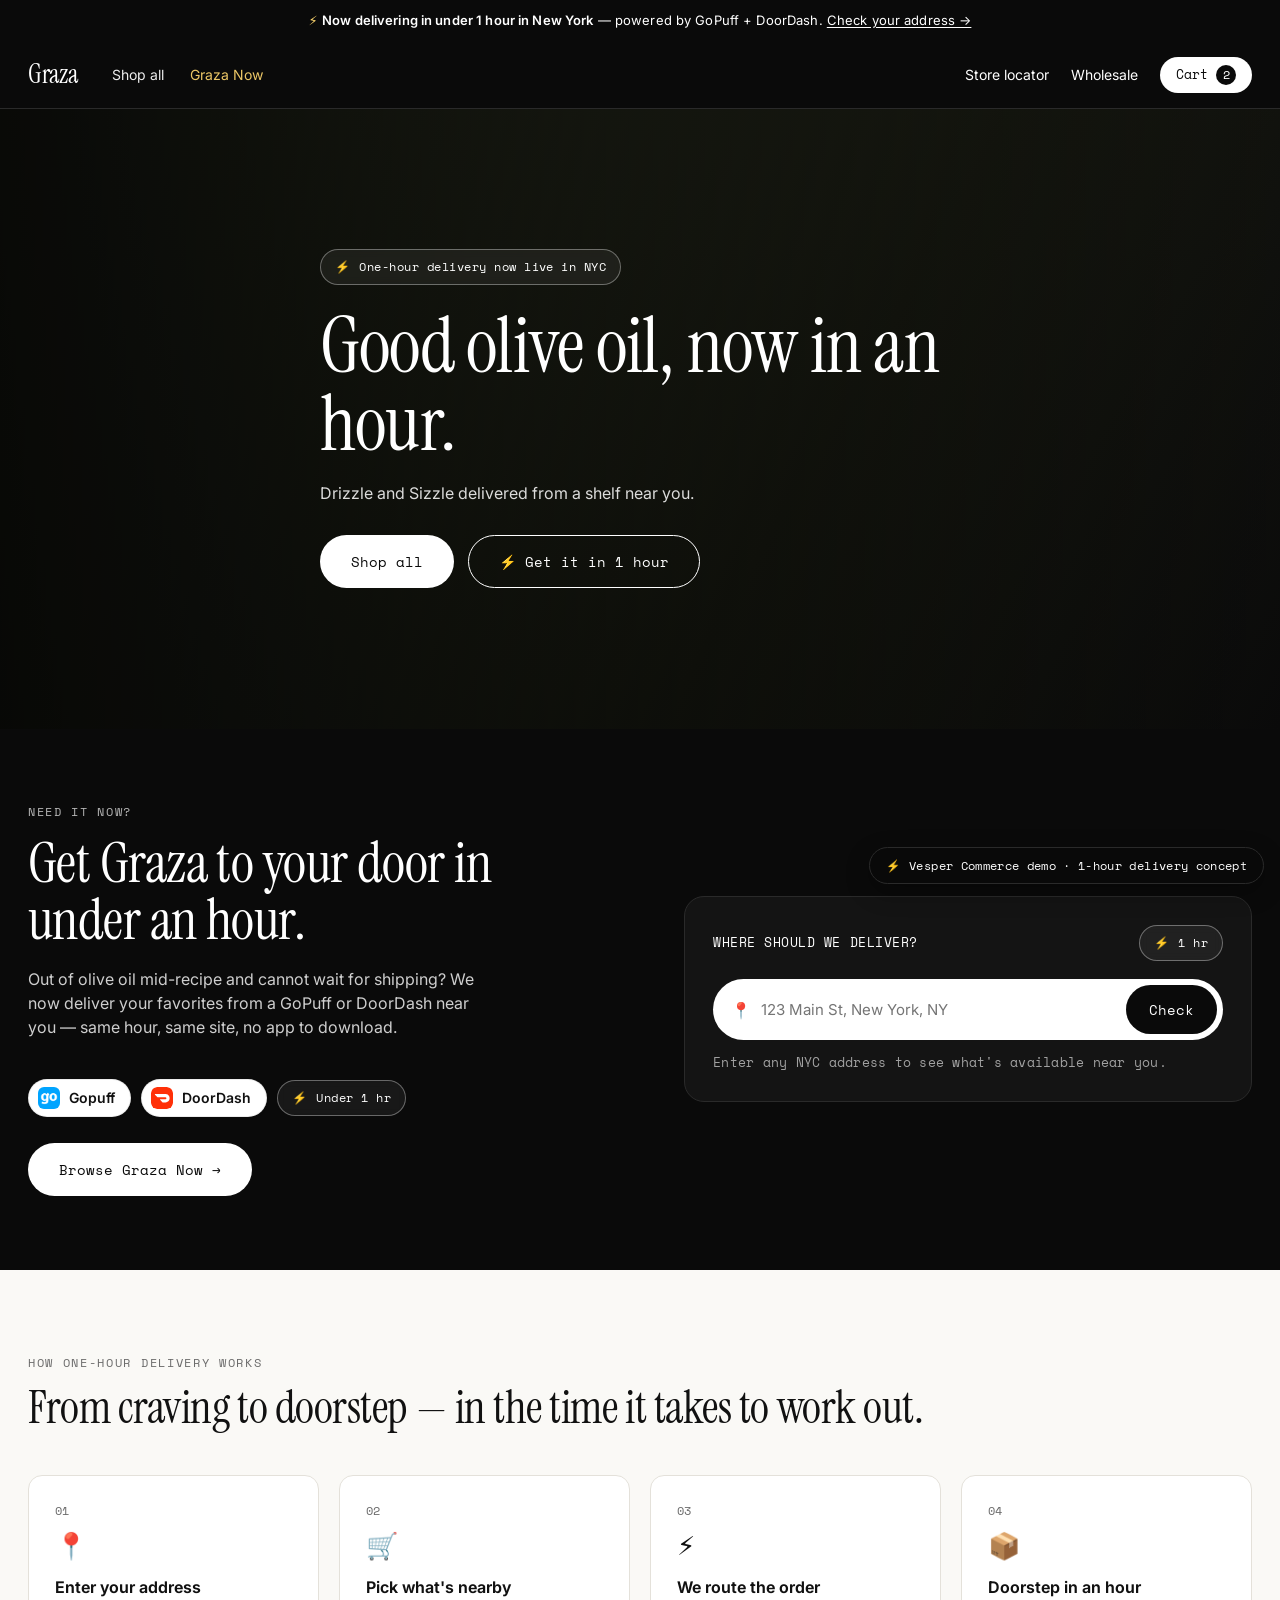
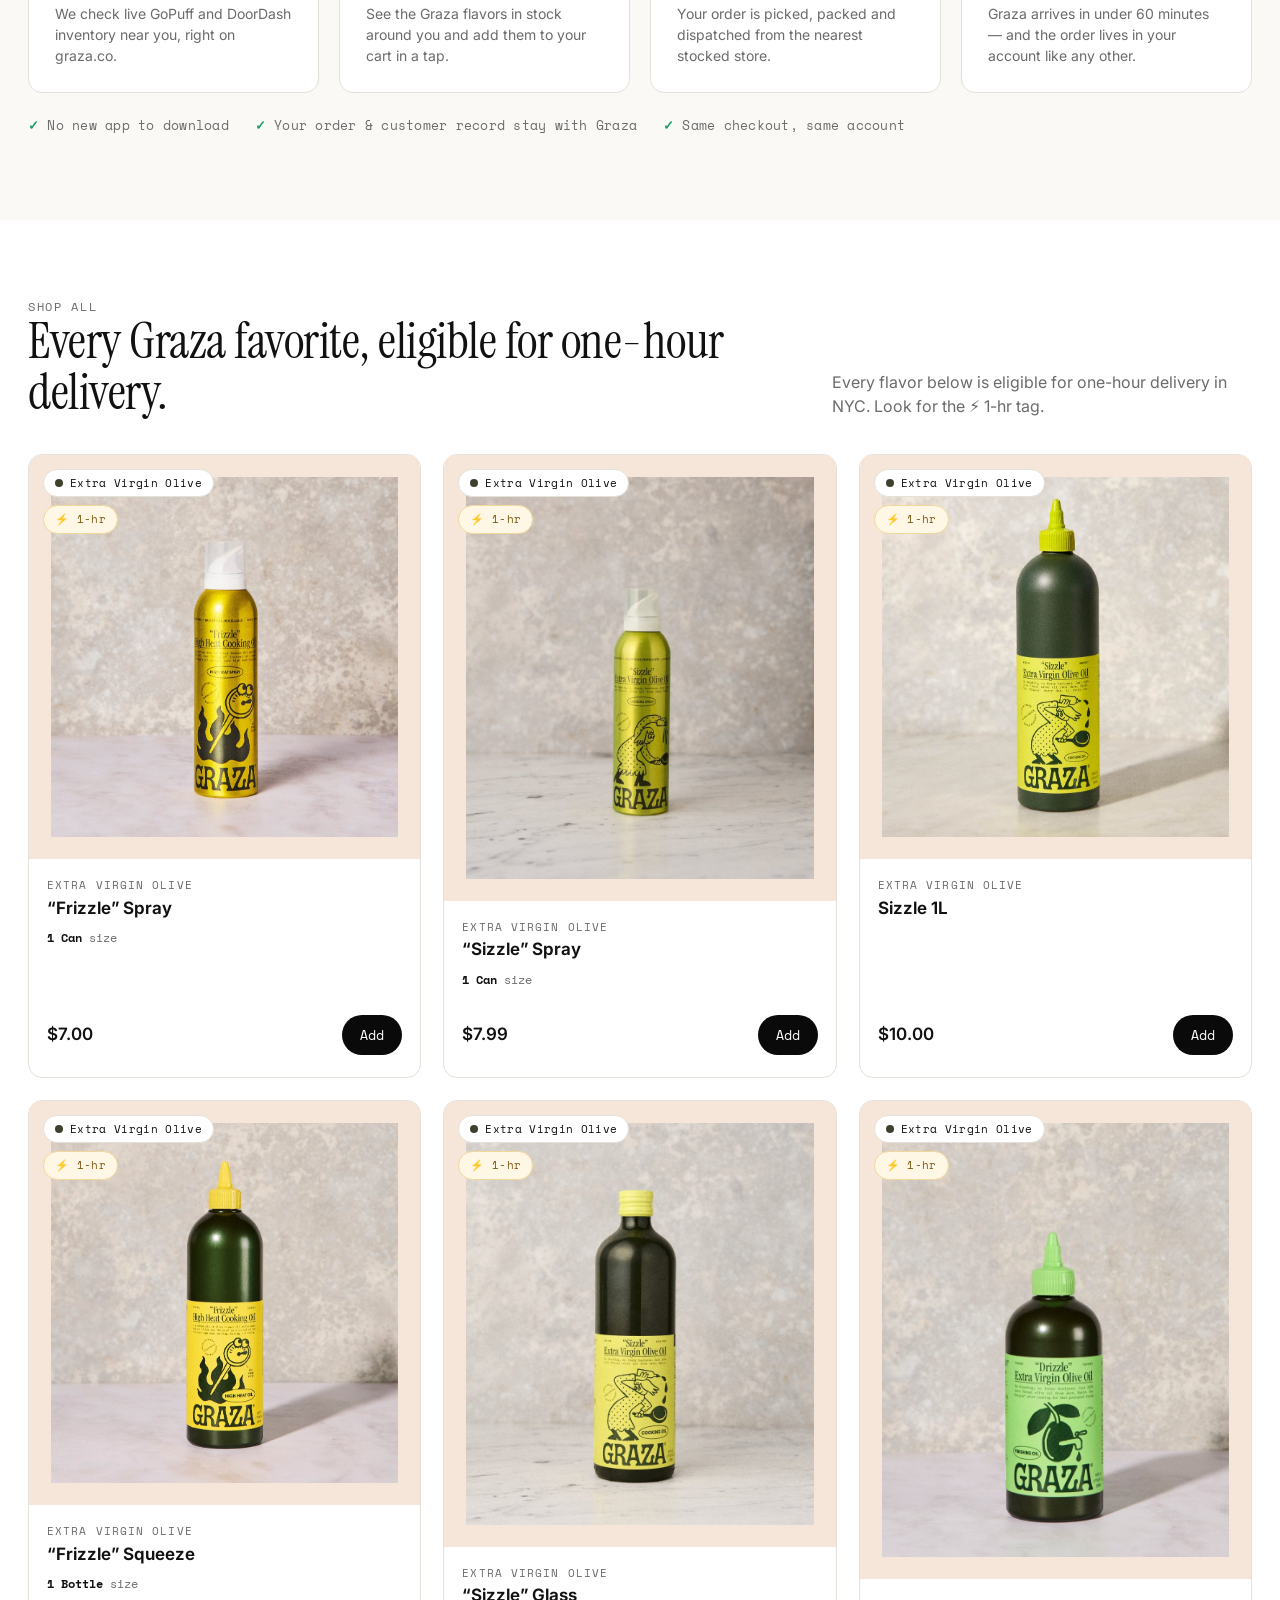
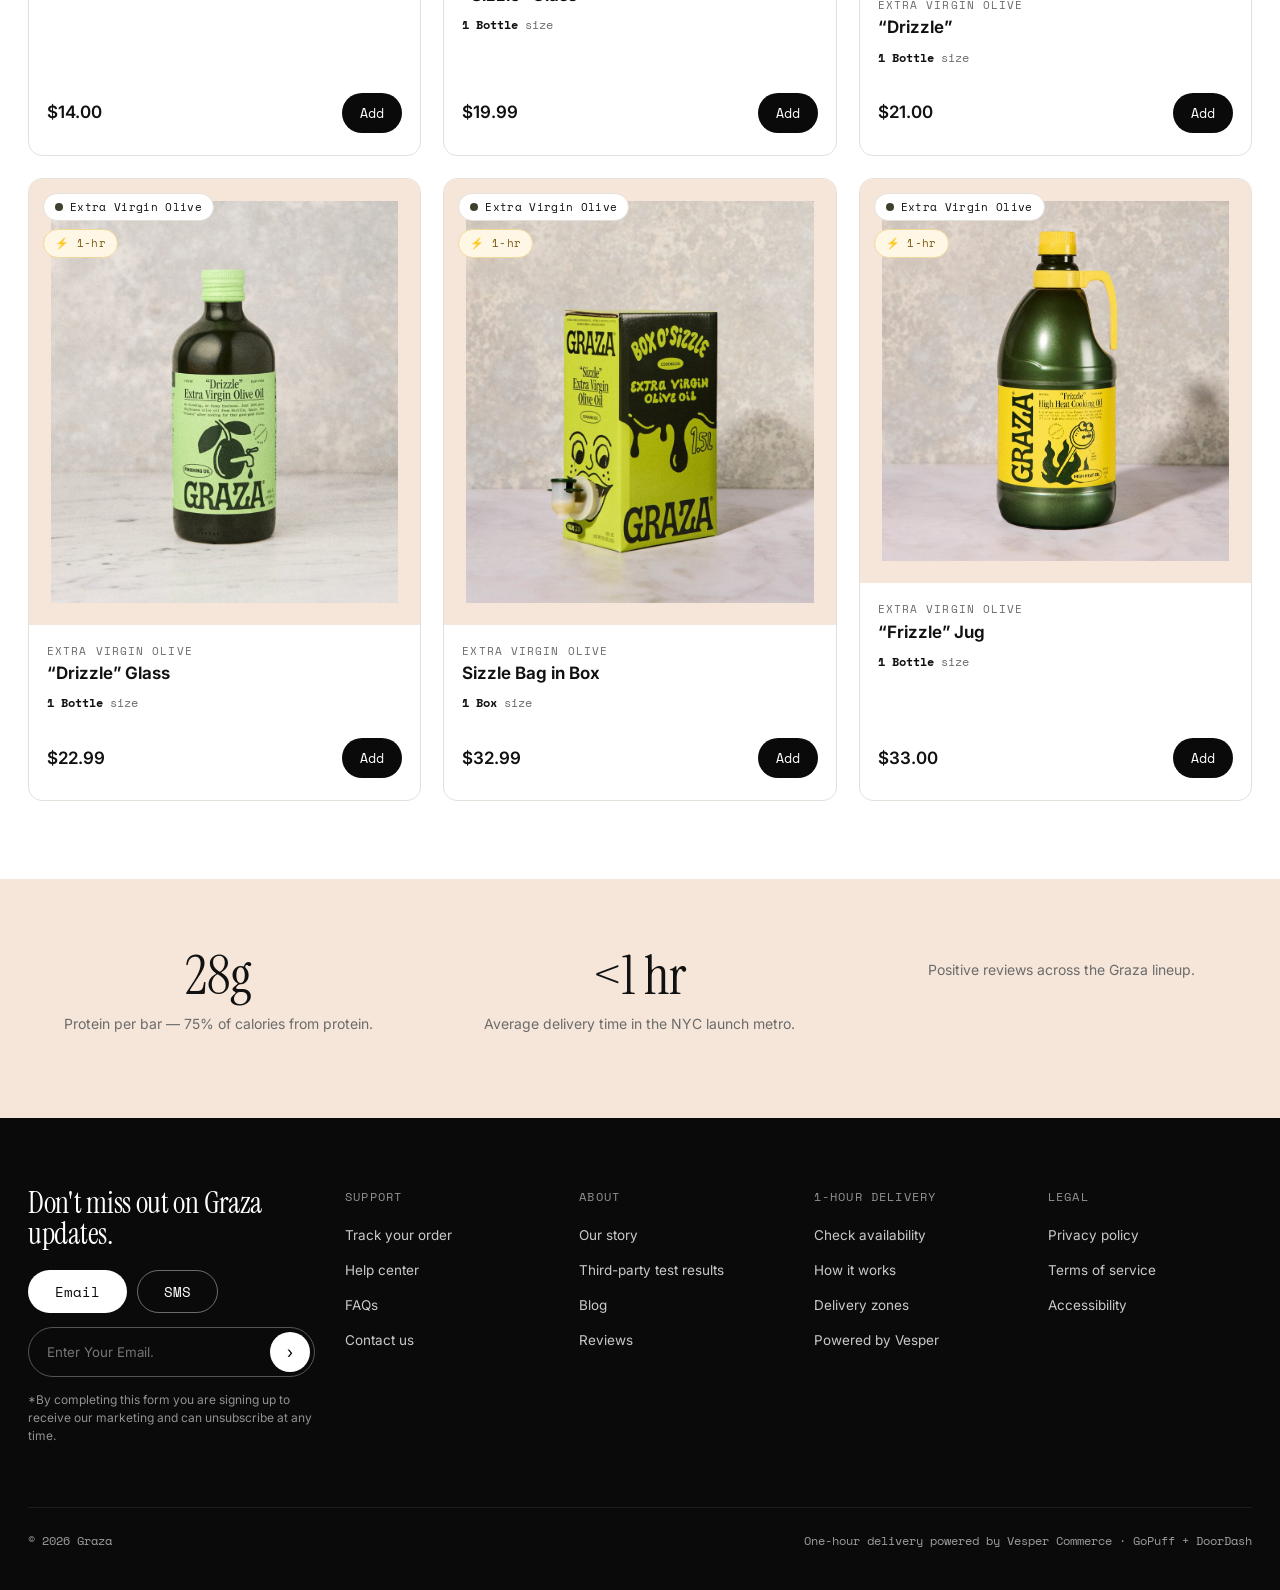
==== index.html @ 81bf085b "graza x Vesper Commerce 1-hour delivery mockup Generated from the tokenised ondemand-delivery-mockup" ====
<!doctype html>
<html lang="en">
<head>
<meta charset="utf-8" />
<meta name="viewport" content="width=device-width, initial-scale=1" />
<title>Graza — now with one-hour delivery</title>
<meta name="description" content="Graza, delivered in about an hour via GoPuff and DoorDash." />
<link rel="preconnect" href="https://fonts.googleapis.com" />
<link rel="preconnect" href="https://fonts.gstatic.com" crossorigin />
<link href="https://fonts.googleapis.com/css2?family=Instrument+Serif&family=Inter:wght@400;500;600;700&family=Space+Mono:wght@400;700&display=swap" rel="stylesheet" />
<link rel="stylesheet" href="styles.css" />
<link rel="icon" href="assets/p0.jpg" />
</head>
<body>

<!-- Announcement -->
<div class="announce">
  <span class="bolt">⚡</span> <b>Now delivering in under 1 hour in New York</b> — powered by GoPuff + DoorDash. <a href="#onehour">Check your address →</a>
</div>

<!-- Header -->
<header class="header">
  <nav class="nav">
    <a class="brand" href="index.html"><span class="wordmark">Graza</span></a>
    <div class="nav-links"><a href="#shop">Shop all</a>
      <a href="graza-now.html" style="color:#ffd76e">Graza Now</a>
    </div>
    <div class="nav-right">
      <a class="hide-sm" href="#">Store locator</a>
      <a class="hide-sm" href="#">Wholesale</a>
      <button class="hamburger" onclick="openMenu()" aria-label="Open menu"><svg viewBox="0 0 24 24" fill="none" stroke="currentColor" stroke-width="2" stroke-linecap="round"><line x1="3" y1="6" x2="21" y2="6"/><line x1="3" y1="12" x2="21" y2="12"/><line x1="3" y1="18" x2="21" y2="18"/></svg></button>
      <a href="checkout.html" class="cart-pill" onclick="event.preventDefault();openCart()">Cart <span class="cart-count" id="cartCount">2</span></a>
    </div>
  </nav>
</header>

<!-- Hero -->
<section class="hero">
  <div class="hero-media" style="background:linear-gradient(120deg,#3c422e 0%,#1b1d14 62%,#0d0d0d 100%)"></div>
  <div class="wrap hero-inner">
    <div class="delivery-badge" style="margin-bottom:22px"><span class="bolt">⚡</span> One-hour delivery now live in NYC</div>
    <h1 class="serif">Good olive oil, now in an hour.</h1>
    <p class="sub">Drizzle and Sizzle delivered from a shelf near you.</p>
    <div class="hero-cta">
      <a href="#shop" class="btn btn-white">Shop all</a>
      <a href="#onehour" class="btn btn-outline" style="color:#fff">⚡ Get it in 1 hour</a>
    </div>
  </div>
</section>

<!-- ===== SIGNATURE 1-HOUR DELIVERY BAND ===== -->
<section class="delivery-band" id="onehour">
  <div class="wrap grid">
    <div>
      <div class="eyebrow" style="color:rgba(255,255,255,.7)">Need it now?</div>
      <h2 class="serif" style="margin-top:14px">Get Graza to your door in under an hour.</h2>
      <p class="lede">Out of olive oil mid-recipe and cannot wait for shipping? We now deliver your favorites from a GoPuff or DoorDash near you — same hour, same site, no app to download.</p>
      <div class="retailer-chips" style="margin-top:24px">
        <span class="chip"><img class="logo" src="assets/gopuff-icon.png" alt="GoPuff" /> Gopuff</span>
        <span class="chip"><img class="logo" src="assets/doordash-icon.svg" alt="DoorDash" /> DoorDash</span>
        <span class="delivery-badge"><span class="bolt">⚡</span> Under 1 hr</span>
      </div>
      <div style="margin-top:26px">
        <a href="graza-now.html" class="btn btn-white">Browse Graza Now →</a>
      </div>
    </div>

    <div class="addr-card">
      <div class="row-top">
        <div style="font-family:var(--mono);font-size:13px;letter-spacing:.04em">WHERE SHOULD WE DELIVER?</div>
        <div class="delivery-badge"><span class="bolt">⚡</span> 1 hr</div>
      </div>
      <div class="addr-field">
        <span aria-hidden="true">📍</span>
        <input id="addrInput" type="text" placeholder="123 Main St, New York, NY" />
        <button class="btn btn-dark" onclick="checkAvailability()">Check</button>
      </div>
      <div class="addr-note">Enter any NYC address to see what's available near you.</div>

      <div class="avail-result" id="availResult">
        <div class="avail-head"><span>✓</span> Available near you — delivered in under 1 hour</div>
        <div class="mini-prod">
          <img src="assets/p0.jpg" alt="" />
          <div class="info"><div class="name">Gold · Chocolate Chip Cookie Dough</div><div class="meta">4-bar pack · $13.99</div></div>
          <button class="mini-add" onclick="addToCart()">Add</button>
        </div>
        <div class="mini-prod">
          <img src="assets/p1.jpg" alt="" />
          <div class="info"><div class="name">Bronze · Cookie Dough Caramel</div><div class="meta">4-bar pack · $13.99</div></div>
          <button class="mini-add" onclick="addToCart()">Add</button>
        </div>
        <div class="mini-prod">
          <img src="assets/p0.jpg" alt="" />
          <div class="info"><div class="name">Gold · Single bar <span style="opacity:.6">(trial)</span></div><div class="meta">Single · $3.49</div></div>
          <button class="mini-add" onclick="addToCart()">Add</button>
        </div>
        <a href="checkout.html" class="btn btn-white btn-block" style="margin-top:16px">View cart · check out →</a>
      </div>
    </div>
  </div>
</section>

<!-- How it works -->
<section class="how">
  <div class="wrap">
    <div class="eyebrow">How one-hour delivery works</div>
    <h2 class="serif" style="font-size:clamp(30px,3.6vw,46px);margin-top:12px">From craving to doorstep — in the time it takes to work out.</h2>
    <div class="steps">
      <div class="step"><div class="num">01</div><div class="icon">📍</div><h3>Enter your address</h3><p>We check live GoPuff and DoorDash inventory near you, right on graza.co.</p></div>
      <div class="step"><div class="num">02</div><div class="icon">🛒</div><h3>Pick what's nearby</h3><p>See the Graza flavors in stock around you and add them to your cart in a tap.</p></div>
      <div class="step"><div class="num">03</div><div class="icon">⚡</div><h3>We route the order</h3><p>Your order is picked, packed and dispatched from the nearest stocked store.</p></div>
      <div class="step"><div class="num">04</div><div class="icon">📦</div><h3>Doorstep in an hour</h3><p>Graza arrives in under 60 minutes — and the order lives in your account like any other.</p></div>
    </div>
    <div class="assurance">
      <span><span class="tick">✓</span> No new app to download</span>
      <span><span class="tick">✓</span> Your order &amp; customer record stay with Graza</span>
      <span><span class="tick">✓</span> Same checkout, same account</span>
    </div>
  </div>
</section>

<!-- Product grid -->
<section class="section" id="shop">
  <div class="wrap">
    <div class="section-head">
      <div>
        <div class="eyebrow">Shop all</div>
        <h2 class="serif">Every Graza favorite, eligible for one-hour delivery.</h2>
      </div>
      <p>Every flavor below is eligible for one-hour delivery in NYC. Look for the <span style="white-space:nowrap">⚡ 1-hr</span> tag.</p>
    </div>

    <div class="prod-grid" id="prodGrid">
      <!-- cards injected by app.js -->
    </div>
  </div>
</section>

<!-- Value strip -->
<section class="value-strip">
  <div class="wrap value-grid">
    <div><div class="big">28g</div><p>Protein per bar — 75% of calories from protein.</p></div>
    <div><div class="big">&lt;1 hr</div><p>Average delivery time in the NYC launch metro.</p></div>
    <div><div class="big"></div><p>Positive reviews across the Graza lineup.</p></div>
  </div>
</section>

<!-- Footer -->
<footer class="footer">
  <div class="wrap">
    <div class="top">
      <div class="updates">
        <h3 class="serif">Don't miss out on Graza updates.</h3>
        <div class="toggle">
          <button class="btn btn-white">Email</button>
          <button class="btn btn-outline" style="color:#fff">SMS</button>
        </div>
        <div class="subscribe"><input placeholder="Enter Your Email." /><button>›</button></div>
        <p style="font-size:12px;opacity:.55;margin-top:14px;max-width:320px">*By completing this form you are signing up to receive our marketing and can unsubscribe at any time.</p>
      </div>
      <div><div class="colhead">Support</div><ul><li><a href="#">Track your order</a></li><li><a href="#">Help center</a></li><li><a href="#">FAQs</a></li><li><a href="#">Contact us</a></li></ul></div>
      <div><div class="colhead">About</div><ul><li><a href="#">Our story</a></li><li><a href="#">Third-party test results</a></li><li><a href="#">Blog</a></li><li><a href="#">Reviews</a></li></ul></div>
      <div><div class="colhead">1-Hour Delivery</div><ul><li><a href="#onehour">Check availability</a></li><li><a href="#onehour">How it works</a></li><li><a href="#">Delivery zones</a></li><li><a href="#">Powered by Vesper</a></li></ul></div>
      <div><div class="colhead">Legal</div><ul><li><a href="#">Privacy policy</a></li><li><a href="#">Terms of service</a></li><li><a href="#">Accessibility</a></li></ul></div>
    </div>
    <div class="base"><span>© 2026 Graza</span><span>One-hour delivery powered by Vesper Commerce · GoPuff + DoorDash</span></div>
  </div>
</footer>

<div class="demo-ribbon"><span class="bolt">⚡</span> Vesper Commerce demo · 1-hour delivery concept</div>

<script src="app.js"></script>
</body>
</html>
---- styles.css ----
/* ============================================================
   Graza × Vesper Commerce — 1-Hour Delivery Mockup
   Design system replicating graza.co
   Fonts: Instrument Serif (display) + Inter (body/Suisse substitute)
   ============================================================ */

:root {
  --black: #0a0a0a;
  --ink: #111111;
  --white: #ffffff;
  --offwhite: #f6e6d9;      /* product panel bg */
  --paper: #faf9f6;
  --line: #e4e1da;
  --line-dark: #2a2a2a;
  --gray: #6b6b6b;
  --gray-2: #8a8a8a;
  --gold: #3c422e;          /* brand accent */
  --gopuff: #009f8f;        /* GoPuff teal */
  --doordash: #eb1700;      /* DoorDash red */
  --radius-pill: 999px;
  --radius: 14px;
  --serif: "Instrument Serif", Georgia, serif;
  --sans: "Inter", -apple-system, system-ui, sans-serif;
  --mono: "Space Mono", ui-monospace, "SFMono-Regular", monospace;
  --maxw: 1280px;
}

* { box-sizing: border-box; }

html { scroll-behavior: smooth; }

body {
  margin: 0;
  font-family: var(--sans);
  color: var(--ink);
  background: var(--white);
  -webkit-font-smoothing: antialiased;
  line-height: 1.5;
}

img { max-width: 100%; display: block; }
a { color: inherit; text-decoration: none; }
button { font-family: inherit; cursor: pointer; }

h1, h2, h3, .serif {
  font-family: var(--serif);
  font-weight: 400;
  letter-spacing: -0.01em;
  line-height: 1.02;
  margin: 0;
}

.wrap { max-width: var(--maxw); margin: 0 auto; padding: 0 28px; }

/* ---------- Announcement bar ---------- */
.announce {
  background: var(--black);
  color: var(--white);
  font-size: 13px;
  letter-spacing: 0.01em;
  text-align: center;
  padding: 11px 16px;
  position: relative;
  z-index: 60;
}
.announce b { font-weight: 600; }
.announce .bolt { color: #ffd76e; }
.announce a { text-decoration: underline; text-underline-offset: 2px; }

/* ---------- Header / nav ---------- */
.header {
  background: var(--black);
  color: var(--white);
  position: sticky;
  top: 0;
  z-index: 50;
  border-bottom: 1px solid var(--line-dark);
}
.header.light {
  background: var(--white);
  color: var(--ink);
  border-bottom: 1px solid var(--line);
}
.nav {
  display: flex;
  align-items: center;
  gap: 34px;
  height: 66px;
  max-width: var(--maxw);
  margin: 0 auto;
  padding: 0 28px;
}
.brand img { height: 26px; width: auto; }
.nav-links { display: flex; gap: 26px; font-size: 14px; }
.nav-links a { opacity: 0.92; }
.nav-links a:hover { opacity: 1; }
.nav-right { margin-left: auto; display: flex; align-items: center; gap: 22px; font-size: 14px; }
.nav-right .ico { width: 20px; height: 20px; opacity: 0.9; }
.cart-pill {
  background: var(--white);
  color: var(--black);
  border-radius: var(--radius-pill);
  padding: 8px 16px;
  font-family: var(--mono);
  font-size: 13px;
  display: inline-flex;
  gap: 8px;
  align-items: center;
  border: none;
}
.header.light .cart-pill { background: var(--black); color: var(--white); }
.cart-count {
  background: var(--black); color: var(--white);
  border-radius: var(--radius-pill);
  min-width: 20px; height: 20px; padding: 0 5px;
  display: inline-flex; align-items: center; justify-content: center;
  font-size: 12px;
}
.header.light .cart-count { background: var(--white); color: var(--black); }

/* ---------- Hamburger + mobile menu ---------- */
.hamburger {
  display: none; width: 40px; height: 40px; align-items: center; justify-content: center;
  background: transparent; border: 0; color: inherit; padding: 0;
}
.hamburger svg { width: 24px; height: 24px; }

.menu-overlay { position: fixed; inset: 0; background: rgba(0,0,0,.45); z-index: 110; opacity: 0; visibility: hidden; transition: opacity .3s ease, visibility .3s ease; }
.menu-overlay.open { opacity: 1; visibility: visible; }
.mobile-menu {
  position: fixed; top: 0; left: 0; height: 100%; width: 320px; max-width: 86vw;
  background: var(--black); color: #fff; z-index: 111;
  transform: translateX(-100%); transition: transform .32s cubic-bezier(.4,0,.2,1);
  display: flex; flex-direction: column;
}
.mobile-menu.open { transform: translateX(0); }
.mm-head { display: flex; align-items: center; justify-content: space-between; padding: 20px 22px; border-bottom: 1px solid var(--line-dark); }
.mm-head img { height: 24px; width: auto; }
.mm-close { background: transparent; border: 1px solid var(--line-dark); border-radius: 8px; color: #fff; font-size: 16px; width: 40px; height: 40px; display: flex; align-items: center; justify-content: center; }
.mm-links { display: flex; flex-direction: column; padding: 16px 0 6px; }
.mm-links a { font-family: var(--serif); font-size: 27px; line-height: 1; padding: 13px 24px; color: #fff; letter-spacing: -.01em; }
.mm-links a.active { color: #ffd76e; }
.mm-sub { margin-top: auto; border-top: 1px solid var(--line-dark); padding: 18px 24px; display: flex; flex-direction: column; gap: 14px; }
.mm-sub a { font-family: var(--sans); font-size: 14px; color: rgba(255,255,255,.8); }
.mm-cta { margin: 6px 24px 26px; }

@media (max-width: 620px) { .hamburger { display: inline-flex; } }

/* ---------- Buttons ---------- */
.btn {
  display: inline-flex; align-items: center; justify-content: center; gap: 10px;
  font-family: var(--mono);
  font-size: 14px;
  border-radius: var(--radius-pill);
  padding: 15px 30px;
  border: 1px solid transparent;
  transition: transform .08s ease, opacity .15s ease, background .15s ease;
  white-space: nowrap;
}
.btn:active { transform: translateY(1px); }
.btn-white { background: var(--white); color: var(--black); }
.btn-white:hover { opacity: .88; }
.btn-dark { background: var(--black); color: var(--white); }
.btn-dark:hover { opacity: .9; }
.btn-outline { background: transparent; border-color: currentColor; }
.btn-block { width: 100%; }
.btn-lg { padding: 18px 34px; font-size: 15px; }

/* ---------- Hero ---------- */
.hero {
  position: relative;
  background: var(--black);
  color: var(--white);
  min-height: 620px;
  display: flex;
  align-items: center;
  overflow: hidden;
}
.hero-media {
  position: absolute; inset: 0;
  background-size: cover;
  background-position: center;
  opacity: 0.92;
}
.hero-media::after {
  content: "";
  position: absolute; inset: 0;
  background: linear-gradient(90deg, rgba(0,0,0,.85) 0%, rgba(0,0,0,.55) 40%, rgba(0,0,0,.15) 100%);
}
.hero-inner { position: relative; z-index: 2; padding: 60px 0; }
.hero h1 { font-size: clamp(46px, 6vw, 82px); max-width: 640px; }
.hero .sub { margin-top: 18px; font-size: 16px; opacity: .85; max-width: 420px; }
.hero-cta { margin-top: 30px; display: flex; gap: 14px; flex-wrap: wrap; }

/* eyebrow / labels */
.eyebrow {
  font-family: var(--mono);
  font-size: 12px;
  letter-spacing: 0.14em;
  text-transform: uppercase;
  color: var(--gray);
}
.hero .eyebrow { color: rgba(255,255,255,.7); }

/* ---------- 1-hour delivery pieces ---------- */
.delivery-badge {
  display: inline-flex; align-items: center; gap: 9px;
  font-family: var(--mono);
  font-size: 12px;
  letter-spacing: 0.04em;
  padding: 8px 14px;
  border-radius: var(--radius-pill);
  border: 1px solid rgba(255,255,255,.35);
  background: rgba(255,255,255,.06);
  backdrop-filter: blur(4px);
}
.delivery-badge .bolt { color: #ffd76e; }
.header.light .delivery-badge, .on-light .delivery-badge {
  border-color: var(--line); background: var(--paper); color: var(--ink);
}

.retailer-chips { display: inline-flex; gap: 10px; align-items: center; flex-wrap: wrap; }
.chip {
  display: inline-flex; align-items: center; gap: 9px;
  font-family: var(--sans); font-size: 14px; font-weight: 600;
  border-radius: var(--radius-pill);
  padding: 7px 15px 7px 9px;
  background: var(--white); color: var(--ink);
  border: 1px solid rgba(0,0,0,.08);
  box-shadow: 0 1px 3px rgba(0,0,0,.08);
  letter-spacing: 0;
  line-height: 1;
}
.chip .logo { width: 22px; height: 22px; border-radius: 6px; object-fit: contain; flex: none; display: block; }
.chip-outline {
  background: transparent; color: inherit;
  border: 1px solid rgba(128,128,128,.4);
}

/* The signature 1-hour delivery band */
.delivery-band {
  background: var(--black);
  color: var(--white);
  padding: 74px 0;
}
.delivery-band .grid {
  display: grid; grid-template-columns: 1.05fr 1fr; gap: 60px; align-items: center;
}
.delivery-band h2 { font-size: clamp(34px, 4.4vw, 56px); max-width: 520px; }
.delivery-band .lede { margin-top: 18px; font-size: 16px; opacity: .8; max-width: 460px; }

.addr-card {
  background: #141414;
  border: 1px solid var(--line-dark);
  border-radius: 20px;
  padding: 28px;
}
.addr-card .row-top {
  display: flex; align-items: center; justify-content: space-between; margin-bottom: 18px;
}
.addr-field {
  display: flex; gap: 10px; align-items: center;
  background: var(--white); color: var(--ink);
  border-radius: var(--radius-pill);
  padding: 6px 6px 6px 18px;
}
.addr-field input {
  border: 0; outline: 0; flex: 1; min-width: 0; font-family: var(--sans); font-size: 15px; background: transparent;
  padding: 12px 0;
}
.addr-field .btn { padding: 13px 22px; }
.addr-note { margin-top: 14px; font-size: 12.5px; opacity: .6; font-family: var(--mono); letter-spacing: .02em; }

/* availability result (hidden until "check") */
.avail-result { display: none; margin-top: 22px; }
.avail-result.show { display: block; animation: fade .3s ease; }
@keyframes fade { from { opacity: 0; transform: translateY(6px);} to {opacity:1; transform:none;} }
.avail-head {
  display: flex; align-items: center; gap: 10px;
  font-family: var(--mono); font-size: 13px; letter-spacing: .04em;
  color: #7ee0c0; margin-bottom: 14px;
}
.mini-prod {
  display: flex; align-items: center; gap: 14px;
  padding: 12px 0; border-top: 1px solid var(--line-dark);
}
.mini-prod img { width: 52px; height: 52px; object-fit: contain; background: #1e1e1e; border-radius: 10px; padding: 4px; }
.mini-prod .info { flex: 1; }
.mini-prod .info .name { font-size: 14px; font-weight: 600; }
.mini-prod .info .meta { font-size: 12px; opacity: .6; }
.mini-add {
  background: var(--white); color: var(--black); border: 0;
  border-radius: var(--radius-pill); padding: 8px 16px;
  font-family: var(--mono); font-size: 12px;
}

/* ---------- How it works ---------- */
.how { padding: 84px 0; background: var(--paper); }
.how .steps { display: grid; grid-template-columns: repeat(4, 1fr); gap: 20px; margin-top: 44px; }
.step {
  background: var(--white); border: 1px solid var(--line);
  border-radius: var(--radius); padding: 26px;
}
.step .num { font-family: var(--mono); font-size: 12px; color: var(--gray); }
.step .icon { font-size: 26px; margin: 6px 0 14px; }
.step h3 { font-family: var(--sans); font-weight: 650; font-size: 16px; letter-spacing: 0; }
.step p { color: var(--gray); font-size: 14px; margin: 8px 0 0; }
.how .assurance {
  margin-top: 24px; display: flex; gap: 26px; flex-wrap: wrap;
  font-family: var(--mono); font-size: 12.5px; color: var(--gray); letter-spacing: .02em;
}
.how .assurance span { display: inline-flex; gap: 8px; align-items: center; }
.tick { color: #1a9d6e; font-weight: 700; }

/* ---------- Section heading ---------- */
.section { padding: 78px 0; }
.section-head { display: flex; align-items: flex-end; justify-content: space-between; gap: 20px; margin-bottom: 36px; }
.section-head h2 { font-size: clamp(32px, 4vw, 50px); }
.section-head p { color: var(--gray); max-width: 420px; margin: 8px 0 0; }

/* ---------- Product grid ---------- */
.prod-grid { display: grid; grid-template-columns: repeat(3, 1fr); gap: 22px; }
.card {
  border: 1px solid var(--line); border-radius: var(--radius);
  overflow: hidden; background: var(--white);
  transition: box-shadow .2s ease, transform .2s ease;
  display: flex; flex-direction: column;
}
.card:hover { box-shadow: 0 12px 30px rgba(0,0,0,.08); transform: translateY(-3px); }
.card .thumb {
  position: relative; background: var(--offwhite);
  aspect-ratio: 1/1; display: flex; align-items: center; justify-content: center; padding: 22px;
}
.card .thumb img { max-height: 100%; object-fit: contain; }
.card .badges { position: absolute; top: 14px; left: 14px; display: flex; flex-direction: column; gap: 8px; align-items: flex-start; }
.tag {
  font-family: var(--mono); font-size: 11px; letter-spacing: .03em;
  padding: 5px 11px; border-radius: var(--radius-pill); background: var(--white); border: 1px solid var(--line);
}
.tag.line { display: inline-flex; gap: 7px; align-items: center; }
.tag.line .dot { width: 8px; height: 8px; border-radius: 50%; }
.tag.gold .dot { background: var(--gold); }
.tag.bronze .dot { background: #7c5a34; }
.tag.status { background: var(--black); color: var(--white); border-color: var(--black); }
.tag.onehr { background: #fff7e6; border-color: #f0d79a; color: #7a5a12; }
.card .body { padding: 18px 18px 22px; display: flex; flex-direction: column; flex: 1; }
.card .line-label { font-family: var(--mono); font-size: 11px; letter-spacing: .1em; text-transform: uppercase; color: var(--gray); }
.card h3 { font-family: var(--sans); font-weight: 650; font-size: 17px; letter-spacing: 0; margin: 6px 0 0; }
.card .stats { display: flex; gap: 14px; margin: 12px 0; font-size: 12px; color: var(--gray); font-family: var(--mono); }
.card .stats b { color: var(--ink); font-weight: 700; }
.card .rating { font-size: 12.5px; color: var(--gray); margin-top: 2px; }
.card .foot { margin-top: auto; display: flex; align-items: center; justify-content: space-between; padding-top: 14px; }
.card .price { font-size: 17px; font-weight: 600; }
.card .add { font-family: var(--mono); font-size: 13px; padding: 10px 18px; border-radius: var(--radius-pill); background: var(--black); color: var(--white); border: 0; }

/* ---------- Value / comparison strip ---------- */
.value-strip { background: var(--offwhite); padding: 70px 0; }
.value-grid { display: grid; grid-template-columns: repeat(3, 1fr); gap: 40px; text-align: center; }
.value-grid .big { font-family: var(--serif); font-size: 54px; line-height: 1; }
.value-grid p { color: var(--gray); margin-top: 10px; font-size: 14px; }

/* ---------- Product detail page ---------- */
.pdp { display: grid; grid-template-columns: minmax(0,1.15fr) minmax(0,1fr); gap: 56px; padding: 44px 0 70px; }
.pdp-media .main {
  background: var(--offwhite); border-radius: var(--radius);
  aspect-ratio: 4/3; display: flex; align-items: center; justify-content: center; padding: 40px;
  position: relative;
}
.pdp-media .main img { max-height: 100%; object-fit: contain; }
.pdp-media .line-flag {
  position: absolute; top: 18px; left: 18px;
  font-family: var(--mono); font-size: 12px; padding: 6px 13px; border-radius: var(--radius-pill);
  background: var(--white); display: inline-flex; gap: 8px; align-items: center;
}
.pdp-media .thumbs { display: grid; grid-template-columns: repeat(3, 1fr); gap: 14px; margin-top: 14px; }
.pdp-media .thumbs div { background: var(--black); border-radius: var(--radius); aspect-ratio: 1/1; display:flex;align-items:center;justify-content:center; overflow:hidden;}
.pdp-media .thumbs img { max-height: 78%; object-fit: contain; }

.pdp-info h1 { font-size: clamp(34px, 4vw, 48px); }
.pdp-info .desc { color: var(--gray); margin: 14px 0 0; font-size: 15px; max-width: 440px; }
.price-line { display: flex; align-items: center; gap: 14px; margin: 22px 0; font-size: 15px; }
.price-line .p { font-size: 22px; font-weight: 650; }
.price-line .sep { color: var(--line); }
.price-line .muted { color: var(--gray); }

/* purchase mode toggle */
.buy-modes { display: grid; grid-template-columns: 1fr 1fr 1fr; gap: 0; border: 1px solid var(--line); border-radius: var(--radius-pill); overflow: hidden; margin-bottom: 8px; }
.buy-mode {
  padding: 14px 10px; text-align: center; font-family: var(--mono); font-size: 12.5px;
  background: var(--white); border: 0; border-right: 1px solid var(--line); color: var(--gray);
  display: flex; flex-direction: column; gap: 3px; align-items: center; line-height: 1.2;
}
.buy-mode:last-child { border-right: 0; }
.buy-mode small { font-size: 10.5px; opacity: .8; }
.buy-mode.active { background: var(--black); color: var(--white); }
.buy-mode.active.onehr { background: #1b1b1b; box-shadow: inset 0 0 0 2px #ffd76e; }
.buy-mode .bolt { color: #d99a12; }
.buy-mode.active .bolt { color: #ffd76e; }

.benefits { display: grid; grid-template-columns: 1fr 1fr; gap: 10px 22px; margin: 20px 0; }
.benefits div { font-size: 13.5px; color: var(--gray); display: flex; gap: 8px; }

.qty-row { display: flex; gap: 12px; align-items: stretch; margin-top: 18px; }
.qty { display: flex; align-items: center; border: 1px solid var(--line); border-radius: var(--radius-pill); padding: 0 6px; }
.qty button { width: 40px; height: 52px; border: 0; background: transparent; font-size: 18px; color: var(--gray); }
.qty span { min-width: 34px; text-align: center; font-family: var(--mono); }
.add-cta { flex: 1; }

.guarantee { margin-top: 16px; background: var(--paper); border: 1px solid var(--line); border-radius: var(--radius); padding: 14px 16px; font-size: 13px; color: var(--gray); }
.guarantee b { color: var(--ink); }

/* the PDP 1-hour delivery module */
.onehr-module {
  margin: 22px 0; border: 1px solid var(--line); border-radius: var(--radius);
  background: linear-gradient(180deg,#0c0c0c,#151515); color: var(--white); padding: 22px;
}
.onehr-module .top { display: flex; align-items: center; justify-content: space-between; gap: 12px; margin-bottom: 14px; }
.onehr-module .top .t { font-family: var(--sans); font-weight: 650; font-size: 15px; display: flex; gap: 9px; align-items: center; }
.onehr-module .top .bolt { color: #ffd76e; }
.onehr-module .sub { font-size: 13px; opacity: .75; margin-bottom: 14px; }
.onehr-module .addr-field { background: var(--white); }
.onehr-module .pill-note { margin-top: 12px; font-family: var(--mono); font-size: 11.5px; opacity: .6; }

/* ---------- Checkout ---------- */
.checkout { display: grid; grid-template-columns: minmax(0,1.3fr) minmax(0,1fr); gap: 0; min-height: 100vh; }
.co-left { padding: 46px clamp(24px, 5vw, 80px); min-width: 0; }
.co-left .inner { max-width: 560px; margin-left: auto; }
.co-right { background: var(--offwhite); padding: 46px clamp(24px, 4vw, 56px); border-left: 1px solid var(--line); min-width: 0; }
.co-right .inner { max-width: 460px; }
.co-logo img { height: 30px; }
.co-section-title { font-family: var(--sans); font-weight: 650; font-size: 17px; margin: 30px 0 14px; }
.co-field { width: 100%; border: 1px solid var(--line); border-radius: 10px; padding: 15px 16px; font-family: var(--sans); font-size: 15px; margin-bottom: 12px; }
.co-row { display: grid; grid-template-columns: 1fr 1fr; gap: 12px; }
.co-row .co-field { margin-bottom: 12px; }

.ship-method { border: 1px solid var(--line); border-radius: 12px; overflow: hidden; margin: 6px 0 8px; }
.ship-opt {
  display: flex; align-items: center; gap: 14px; padding: 18px 18px; cursor: pointer;
  border-bottom: 1px solid var(--line); background: var(--white);
}
.ship-opt:last-child { border-bottom: 0; }
.ship-opt.selected { background: #fffdf6; box-shadow: inset 3px 0 0 #ffcf4a; }
.ship-opt .radio { width: 20px; height: 20px; border-radius: 50%; border: 2px solid var(--line); flex: none; position: relative; }
.ship-opt.selected .radio { border-color: #d99a12; }
.ship-opt.selected .radio::after { content:""; position: absolute; inset: 3px; background: #d99a12; border-radius: 50%; }
.ship-opt .ret { width: 34px; height: 34px; border-radius: 9px; display: flex; align-items: center; justify-content: center; color: #fff; font-family: var(--mono); font-weight: 700; font-size: 10px; flex: none; }
.ship-opt .ret.gopuff { background: var(--gopuff); }
.ship-opt .ret.doordash { background: var(--doordash); }
.ship-opt .ret.std { background: var(--ink); }
.ship-opt .txt { flex: 1; }
.ship-opt .txt .n { font-weight: 600; font-size: 14.5px; }
.ship-opt .txt .d { font-size: 12.5px; color: var(--gray); }
.ship-opt .amt { font-weight: 650; font-size: 14.5px; }

.co-note { font-family: var(--mono); font-size: 11.5px; line-height: 1.6; color: var(--gray); background: var(--paper); border: 1px dashed var(--line); border-radius: 10px; padding: 12px 14px; margin: 6px 0 0; display: flex; align-items: flex-start; gap: 9px; }
.co-note b { color: var(--ink); font-weight: 700; }

/* order summary */
.os-item { display: flex; gap: 14px; align-items: center; padding: 14px 0; border-bottom: 1px solid var(--line); }
.os-item .im { width: 62px; height: 62px; background: var(--white); border: 1px solid var(--line); border-radius: 10px; position: relative; display:flex;align-items:center;justify-content:center; padding: 6px; }
.os-item .im img { max-height: 100%; object-fit: contain; }
.os-item .im .q { position: absolute; top: -8px; right: -8px; background: var(--gray); color: #fff; width: 22px; height: 22px; border-radius: 50%; font-size: 12px; display:flex;align-items:center;justify-content:center; }
.os-item .nm { flex: 1; }
.os-item .nm .t { font-size: 14px; font-weight: 600; }
.os-item .nm .s { font-size: 12px; color: var(--gray); }
.os-item .pr { font-weight: 600; font-size: 14px; }
.os-line { display: flex; justify-content: space-between; padding: 8px 0; font-size: 14px; }
.os-line.total { font-size: 20px; font-weight: 650; border-top: 1px solid var(--line); margin-top: 8px; padding-top: 16px; }
.os-line .muted { color: var(--gray); }
.eta-badge { display: inline-flex; align-items: center; gap: 8px; background: var(--black); color: #fff; border-radius: var(--radius-pill); padding: 8px 15px; font-family: var(--mono); font-size: 12px; margin: 14px 0; }
.eta-badge .bolt { color: #ffd76e; }

/* ---------- Graza Now (on-demand collection page) ---------- */
.now-hero {
  background: var(--black); color: var(--white);
  padding: 70px 0 60px;
  border-bottom: 1px solid var(--line-dark);
}
.now-hero .grid { display: grid; grid-template-columns: 1.1fr .9fr; gap: 48px; align-items: center; }
.now-hero .eyebrow { color: rgba(255,255,255,.6); }
.now-hero h1 { font-size: clamp(48px, 7vw, 92px); margin: 14px 0 0; line-height: .98; }
.now-hero .kick { font-family: var(--mono); font-size: 13px; letter-spacing: .1em; text-transform: uppercase; color: #ffd76e; margin-bottom: 6px; }
.now-hero .facts { margin-top: 26px; display: flex; flex-direction: column; gap: 12px; }
.now-hero .facts div { display: flex; gap: 12px; align-items: center; font-size: 15px; opacity: .9; }
.now-hero .facts .k { font-family: var(--mono); font-size: 12px; letter-spacing: .04em; color: rgba(255,255,255,.5); min-width: 118px; text-transform: uppercase; }
.now-hero .chips-row { margin-top: 26px; }
.now-visual {
  background: radial-gradient(120% 120% at 70% 20%, #232323 0%, #0e0e0e 70%);
  border: 1px solid var(--line-dark); border-radius: 22px;
  aspect-ratio: 4/3; display: flex; align-items: center; justify-content: center; position: relative; overflow: hidden;
}
.now-visual img { max-height: 74%; object-fit: contain; filter: drop-shadow(0 30px 50px rgba(0,0,0,.5)); }
.now-visual .float-badge {
  position: absolute; top: 20px; right: 20px;
  background: rgba(255,255,255,.08); border: 1px solid rgba(255,255,255,.25); backdrop-filter: blur(6px);
  border-radius: var(--radius-pill); padding: 9px 16px; font-family: var(--mono); font-size: 12px; letter-spacing: .04em;
}
.now-visual .float-badge .bolt { color: #ffd76e; }

/* address bar */
.now-addrbar { background: var(--paper); border-bottom: 1px solid var(--line); padding: 24px 0; position: sticky; top: 66px; z-index: 30; }
.now-addrbar .inner { display: flex; gap: 16px; align-items: center; flex-wrap: wrap; }
.now-addrbar .lbl { font-family: var(--mono); font-size: 12px; letter-spacing: .06em; text-transform: uppercase; color: var(--gray); }
.now-addrbar .field {
  flex: 1; min-width: 280px; display: flex; gap: 10px; align-items: center;
  background: var(--white); border: 1px solid var(--line); border-radius: var(--radius-pill); padding: 6px 6px 6px 18px;
}
.now-addrbar .field input { flex: 1; min-width: 0; border: 0; outline: 0; font-family: var(--sans); font-size: 15px; padding: 12px 0; background: transparent; }
.now-addr-state { display: none; font-family: var(--mono); font-size: 12.5px; color: #1a9d6e; letter-spacing: .02em; }
.now-addr-state.show { display: inline-flex; gap: 8px; align-items: center; }

/* grid */
.now-section { padding: 46px 0 84px; }
.now-gridwrap { position: relative; }
.now-gridwrap.show { animation: fade .35s ease; }
.now-grid { display: grid; grid-template-columns: repeat(4, 1fr); gap: 22px; }
.now-card { border: 1px solid var(--line); border-radius: var(--radius); overflow: hidden; background: var(--white); display: flex; flex-direction: column; transition: box-shadow .2s ease, transform .2s ease; }
.now-card:hover { box-shadow: 0 12px 30px rgba(0,0,0,.08); transform: translateY(-3px); }
.now-thumb { position: relative; background: var(--offwhite); aspect-ratio: 1/1; display: flex; align-items: center; justify-content: center; padding: 20px; }
.now-thumb img { max-height: 100%; object-fit: contain; }
.now-add {
  position: absolute; top: 14px; left: 14px; z-index: 2;
  background: var(--black); color: var(--white); border: 0;
  width: 56px; height: 56px; border-radius: 50%;
  font-family: var(--mono); font-size: 13px; letter-spacing: .02em;
  box-shadow: 0 6px 16px rgba(0,0,0,.22); transition: transform .1s ease, background .15s ease;
}
.now-add:hover { transform: scale(1.06); }
.now-add:active { transform: scale(.96); }
.now-protein {
  position: absolute; top: 16px; right: 16px; text-align: right;
  font-family: var(--serif); font-size: 30px; line-height: .85; color: var(--ink);
}
.now-protein small { display: block; font-family: var(--mono); font-size: 9px; letter-spacing: .08em; text-transform: uppercase; color: var(--gray); margin-top: 3px; }
.now-body { padding: 16px 18px 20px; display: flex; flex-direction: column; flex: 1; }
.now-format { font-family: var(--mono); font-size: 11px; letter-spacing: .04em; color: var(--gray); display: flex; align-items: center; gap: 8px; }
.now-format .tag.line { padding: 4px 9px; font-size: 10px; }
.now-body h3 { font-family: var(--sans); font-weight: 650; font-size: 15.5px; letter-spacing: 0; margin: 9px 0 0; line-height: 1.25; }
.now-foot { margin-top: auto; padding-top: 14px; display: flex; align-items: center; justify-content: space-between; }
.now-size { font-family: var(--mono); font-size: 12px; color: var(--gray); }
.now-price { font-size: 17px; font-weight: 650; }

.now-disclaimer { text-align: center; font-family: var(--mono); font-size: 12px; color: var(--gray); margin-top: 34px; letter-spacing: .02em; }

/* 3-up reassurance steps used on Graza Now */
.how .steps.now-steps-3 { grid-template-columns: repeat(3, 1fr); }

@media (max-width: 1000px) {
  .now-hero .grid { grid-template-columns: 1fr; gap: 30px; }
  .now-grid { grid-template-columns: repeat(3, 1fr); }
  .how .steps.now-steps-3 { grid-template-columns: 1fr 1fr; }
}
@media (max-width: 720px) {
  .now-grid { grid-template-columns: 1fr 1fr; }
  .now-addrbar { position: static; }
  .now-addrbar .inner { flex-direction: column; align-items: stretch; gap: 10px; }
  .now-addrbar .field { min-width: 0; width: 100%; }
}
@media (max-width: 620px) {
  .how .steps.now-steps-3 { grid-template-columns: 1fr; }
  .now-addrbar .field .btn { padding: 13px 18px; }
}
@media (max-width: 480px) { .now-grid { grid-template-columns: 1fr; } }

/* ---------- Footer ---------- */
.footer { background: var(--black); color: var(--white); padding: 70px 0 40px; }
.footer .top { display: grid; grid-template-columns: 1.4fr repeat(4, 1fr); gap: 30px; }
.footer h4 { font-family: var(--sans); font-weight: 650; font-size: 14px; margin: 0 0 16px; }
.footer .updates h3 { font-size: 30px; max-width: 280px; margin-bottom: 20px; }
.footer .toggle { display: flex; gap: 10px; margin-bottom: 14px; }
.footer .toggle .btn { padding: 10px 26px; }
.footer .toggle .btn-outline { border-color: rgba(255,255,255,.4); }
.footer .subscribe { display: flex; gap: 8px; align-items: center; background: transparent; border: 1px solid rgba(255,255,255,.3); border-radius: var(--radius-pill); padding: 4px 4px 4px 18px; max-width: 340px; }
.footer .subscribe input { flex: 1; background: transparent; border: 0; outline: 0; color: #fff; font-family: var(--sans); padding: 12px 0; }
.footer .subscribe button { background: #fff; color: #000; border: 0; border-radius: 50%; width: 40px; height: 40px; font-size: 16px; }
.footer ul { list-style: none; padding: 0; margin: 0; display: flex; flex-direction: column; gap: 11px; }
.footer ul a { font-size: 13.5px; opacity: .78; }
.footer ul a:hover { opacity: 1; }
.footer .colhead { font-family: var(--mono); font-size: 12px; letter-spacing: .1em; text-transform: uppercase; opacity: .55; margin-bottom: 16px; }
.footer .base { display: flex; justify-content: space-between; align-items: center; margin-top: 50px; padding-top: 24px; border-top: 1px solid var(--line-dark); font-family: var(--mono); font-size: 12px; opacity: .6; }

/* ---------- Slide-out cart drawer + rewards meter ---------- */
.cart-overlay {
  position: fixed; inset: 0; background: rgba(0,0,0,.45); z-index: 100;
  opacity: 0; visibility: hidden; transition: opacity .3s ease, visibility .3s ease;
}
.cart-overlay.open { opacity: 1; visibility: visible; }
.cart-drawer {
  position: fixed; top: 0; right: 0; height: 100%; width: 460px; max-width: 92vw;
  background: var(--white); z-index: 101; display: flex; flex-direction: column;
  transform: translateX(100%); transition: transform .32s cubic-bezier(.4,0,.2,1);
  box-shadow: -10px 0 40px rgba(0,0,0,.16);
}
.cart-drawer.open { transform: translateX(0); }
.cart-head { display: flex; align-items: center; justify-content: space-between; padding: 22px 24px; border-bottom: 1px solid var(--line); }
.cart-head h2 { font-family: var(--serif); font-size: 26px; }
.cart-head h2 span { color: var(--gray); }
.cart-close { width: 40px; height: 40px; border: 1px solid var(--line); background: var(--white); border-radius: 8px; font-size: 18px; color: var(--ink); display: flex; align-items: center; justify-content: center; }

/* meter */
.meter { padding: 24px 24px 10px; }
.meter-tiers { display: flex; justify-content: space-between; gap: 8px; margin-bottom: 20px; }
.meter-tier { flex: 1; text-align: center; font-family: var(--sans); font-weight: 600; font-size: 14px; padding: 12px 6px; border: 1px solid var(--line); border-radius: 10px; color: var(--gray); background: var(--white); transition: all .2s ease; }
.meter-tier.done { background: #0f7a3d; border-color: #0f7a3d; color: #fff; }
.meter-track { position: relative; height: 6px; background: var(--line); border-radius: 999px; margin: 30px 8px 8px; }
.meter-fill { position: absolute; left: 0; top: 0; height: 100%; background: #0f7a3d; border-radius: 999px; transition: width .35s ease; }
.meter-node { position: absolute; top: 50%; transform: translate(-50%,-50%); width: 20px; height: 20px; border-radius: 50%; background: var(--white); border: 3px solid var(--line); transition: all .25s ease; }
.meter-node.done { border-color: #0f7a3d; background: #0f7a3d; }
.meter-node.current { border-color: #0f7a3d; background: #0f7a3d; box-shadow: 0 0 0 4px rgba(15,122,61,.18); }
.meter-node .lbl { position: absolute; top: 26px; left: 50%; transform: translateX(-50%); white-space: nowrap; font-family: var(--sans); font-weight: 600; font-size: 13px; color: var(--gray); }
.meter-node.done .lbl, .meter-node.current .lbl { color: #0f7a3d; }
.meter-msg { text-align: center; font-family: var(--sans); font-size: 13px; color: var(--gray); margin-top: 34px; }
.meter-msg .bolt { color: #d99a12; }

.cart-eligible { margin: 4px 24px 0; background: #fff7e6; border: 1px solid #f0d79a; color: #7a5a12; border-radius: 10px; padding: 10px 14px; font-family: var(--mono); font-size: 12px; display: flex; gap: 9px; align-items: center; }
.cart-eligible b { font-weight: 700; }

/* line items */
.cart-body { flex: 1; overflow-y: auto; padding: 8px 24px; }
.cart-line { display: flex; gap: 16px; padding: 22px 0; border-bottom: 1px solid var(--line); }
.cart-line .im { width: 96px; height: 96px; background: var(--offwhite); border-radius: 10px; display: flex; align-items: center; justify-content: center; padding: 8px; flex: none; }
.cart-line .im img { max-height: 100%; object-fit: contain; }
.cart-line .info { flex: 1; }
.cart-line .ln { font-family: var(--mono); font-size: 11px; letter-spacing: .04em; display: inline-flex; gap: 7px; align-items: center; color: var(--gold); }
.cart-line .ln .dot { width: 8px; height: 8px; border-radius: 50%; background: var(--gold); }
.cart-line h3 { font-family: var(--serif); font-size: 22px; font-weight: 400; margin: 6px 0 4px; letter-spacing: -.01em; }
.cart-line .pr { font-size: 14px; color: var(--gray); border-bottom: 1px solid var(--line); padding-bottom: 12px; margin-bottom: 12px; }
.cart-line .sub-row { font-size: 13.5px; color: var(--gray); display: flex; justify-content: space-between; align-items: center; }
.cart-line .sub-row a { text-decoration: underline; color: var(--ink); }
.cart-line .qty-row2 { display: flex; align-items: center; justify-content: space-between; margin-top: 14px; }
.cart-stepper { display: inline-flex; align-items: center; background: var(--paper); border-radius: 999px; }
.cart-stepper button { width: 40px; height: 40px; border: 0; background: transparent; font-size: 18px; color: var(--ink); }
.cart-stepper span { min-width: 30px; text-align: center; font-weight: 600; }
.cart-line .rm { font-size: 13.5px; color: var(--gray); text-decoration: underline; background: none; border: 0; }

/* footer */
.cart-foot { border-top: 1px solid var(--line); padding: 18px 24px 24px; }
.cart-sub-toggle { display: flex; align-items: center; justify-content: space-between; margin-bottom: 14px; }
.cart-sub-toggle label { display: flex; gap: 10px; align-items: center; font-size: 16px; }
.cart-sub-toggle .save { color: var(--doordash); font-weight: 600; font-size: 13px; background: #fdeceb; padding: 5px 10px; border-radius: 6px; }
.cart-checkout { width: 100%; background: var(--black); color: #fff; border: 0; border-radius: 999px; padding: 20px; font-size: 17px; font-weight: 600; font-family: var(--sans); }
.cart-fineprint { text-align: center; font-family: var(--mono); font-size: 11px; color: var(--gray); margin-top: 12px; }

/* ---------- Checkout v2 (Shop-style) ---------- */
.co-topbar { display: flex; align-items: center; justify-content: space-between; margin-bottom: 8px; }
.co-topbar .email { color: var(--gray); font-size: 15px; }
.co-card { border: 1px solid var(--line); border-radius: 12px; overflow: hidden; margin: 14px 0; }
.co-card .ship-to { display: flex; align-items: flex-start; gap: 4px; padding: 18px 20px; }
.co-card .ship-to .k { color: var(--gray); min-width: 70px; padding-top: 1px; }
.co-card .ship-to .v b { font-weight: 600; }
.co-card .ship-to .v div { color: var(--gray); font-size: 14.5px; margin-top: 2px; }
.co-card .ship-to .chev { margin-left: auto; color: var(--gray); }
.co-block { border-top: 1px solid var(--line); }
.co-block .bh { display: flex; align-items: center; justify-content: space-between; padding: 16px 20px 4px; }
.co-block .bh .t { color: var(--gray); font-size: 15px; }
.co-block .note { padding: 4px 20px 12px; color: var(--gray); font-size: 14px; line-height: 1.5; }
.co-block .opts { padding: 4px 16px 16px; }

.co-opt { display: flex; align-items: center; gap: 14px; padding: 16px; border: 1px solid var(--line); border-radius: 10px; margin-bottom: 10px; cursor: pointer; background: var(--white); position: relative; }
.co-opt:last-child { margin-bottom: 0; }
.co-opt.selected { background: #fafafa; border-color: var(--ink); box-shadow: inset 0 0 0 1px var(--ink); }
.co-opt.onehr.selected { background: #fffdf6; border-color: #d99a12; box-shadow: inset 0 0 0 1px #d99a12; }
.co-opt .radio { width: 22px; height: 22px; border-radius: 50%; border: 2px solid var(--line); flex: none; position: relative; }
.co-opt.selected .radio { border-color: var(--ink); background: var(--ink); }
.co-opt.onehr.selected .radio { border-color: #d99a12; background: #d99a12; }
.co-opt.selected .radio::after { content:""; position: absolute; inset: 5px; background: #fff; border-radius: 50%; }
.co-opt .ret { width: 34px; height: 34px; flex: none; display: flex; align-items: center; justify-content: center; }
.co-opt .ret img { width: 34px; height: 34px; border-radius: 8px; object-fit: contain; display: block; }
.co-opt .body { flex: 1; min-width: 0; }
.co-opt .body .n { font-weight: 600; font-size: 15px; display: flex; align-items: center; gap: 8px; flex-wrap: wrap; }
.co-opt .body .d { font-size: 13.5px; color: var(--gray); margin-top: 3px; }
.co-opt .body .free-ok { color: #0f7a3d; font-weight: 600; font-size: 13.5px; margin-top: 8px; display: flex; gap: 7px; align-items: center; }
.co-opt .amt { font-weight: 700; font-size: 15px; white-space: nowrap; align-self: center; }
.co-opt .amt.free { letter-spacing: .04em; }
.badge-1hr { font-family: var(--mono); font-size: 10px; letter-spacing: .04em; background: var(--black); color: #ffd76e; padding: 3px 8px; border-radius: 999px; }

/* plan */
.co-plan .co-opt .body .n { font-weight: 700; }
.co-plan .co-opt .body .d { margin-top: 2px; }

/* upsell rail */
.upsell-title { font-weight: 700; font-size: 16px; margin: 22px 0 16px; line-height: 1.4; }
.upsell-rail { display: flex; gap: 16px; overflow-x: auto; padding-bottom: 8px; }
.upsell-card { flex: none; width: 150px; }
.upsell-card .im { background: var(--offwhite); border-radius: 10px; aspect-ratio: 1/1; display: flex; align-items: center; justify-content: center; padding: 14px; }
.upsell-card .im img { max-height: 100%; object-fit: contain; }
.upsell-card .nm { font-weight: 600; font-size: 14px; margin: 12px 0 4px; line-height: 1.25; }
.upsell-card .pr { font-size: 14px; margin-bottom: 10px; }
.upsell-card .add { width: 100%; background: var(--black); color: #fff; border: 0; border-radius: 999px; padding: 12px; font-weight: 600; font-size: 14px; font-family: var(--sans); }

.co-discount { display: flex; gap: 10px; margin: 22px 0 18px; }
.co-discount input { flex: 1; border: 1px solid var(--line); border-radius: 8px; padding: 15px 16px; font-family: var(--sans); font-size: 15px; }
.co-discount button { border: 1px solid var(--line); background: var(--paper); border-radius: 8px; padding: 0 22px; font-weight: 600; color: var(--gray); }
.co-gift { display: flex; align-items: center; gap: 10px; font-size: 15px; padding: 8px 0 18px; border-bottom: 1px solid var(--line); margin-bottom: 18px; }
.co-discount-tag { display: inline-flex; gap: 7px; align-items: center; font-size: 13px; color: var(--gray); margin: 2px 0 6px; }

/* small demo ribbon so it's clearly a mockup */
.demo-ribbon {
  position: fixed; bottom: 16px; right: 16px; z-index: 90;
  background: rgba(10,10,10,.92); color: #fff; border: 1px solid var(--line-dark);
  border-radius: var(--radius-pill); padding: 9px 16px; font-family: var(--mono); font-size: 11.5px;
  letter-spacing: .03em; box-shadow: 0 8px 24px rgba(0,0,0,.3); display: flex; gap: 9px; align-items: center;
}
.demo-ribbon .bolt { color: #ffd76e; }

/* ---------- Responsive ---------- */
@media (max-width: 1000px) {
  .delivery-band .grid { grid-template-columns: 1fr; gap: 36px; }
  .how .steps { grid-template-columns: 1fr 1fr; }
  .prod-grid { grid-template-columns: 1fr 1fr; }
  .pdp { grid-template-columns: 1fr; gap: 30px; }
  .checkout { grid-template-columns: 1fr; }
  .co-right { border-left: 0; border-top: 1px solid var(--line); }
  .footer .top { grid-template-columns: 1fr 1fr; }
  .value-grid { grid-template-columns: 1fr; gap: 30px; }
}
@media (max-width: 620px) {
  .nav-links, .nav-right .hide-sm { display: none; }
  .prod-grid { grid-template-columns: 1fr; }
  .how .steps { grid-template-columns: 1fr; }
  .buy-modes { grid-template-columns: 1fr; }
  .co-row { grid-template-columns: 1fr; }
  .footer .top { grid-template-columns: 1fr; }
  .wrap { padding: 0 18px; }
}

.wordmark { font-family: var(--serif); font-size: 26px; letter-spacing: -.01em; color: #fff; }

.wordmark.dark { color: var(--ink); }
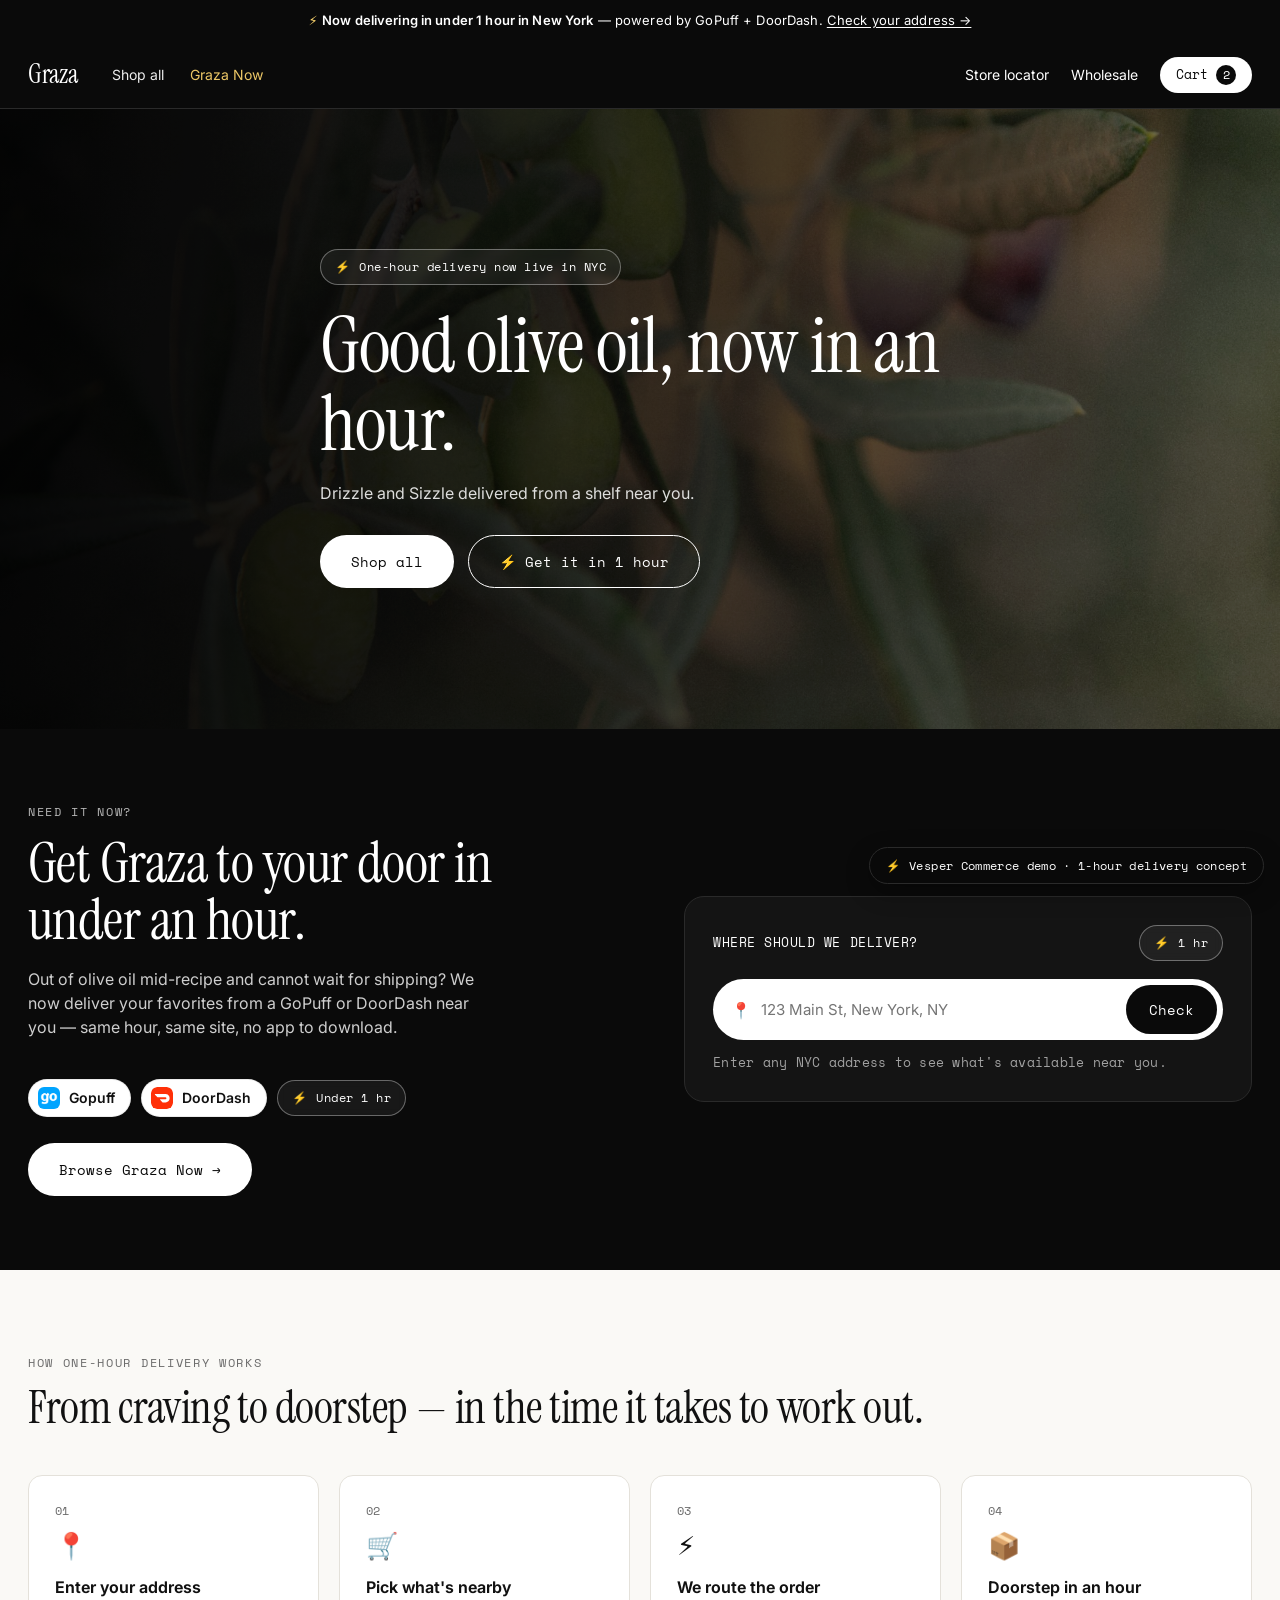
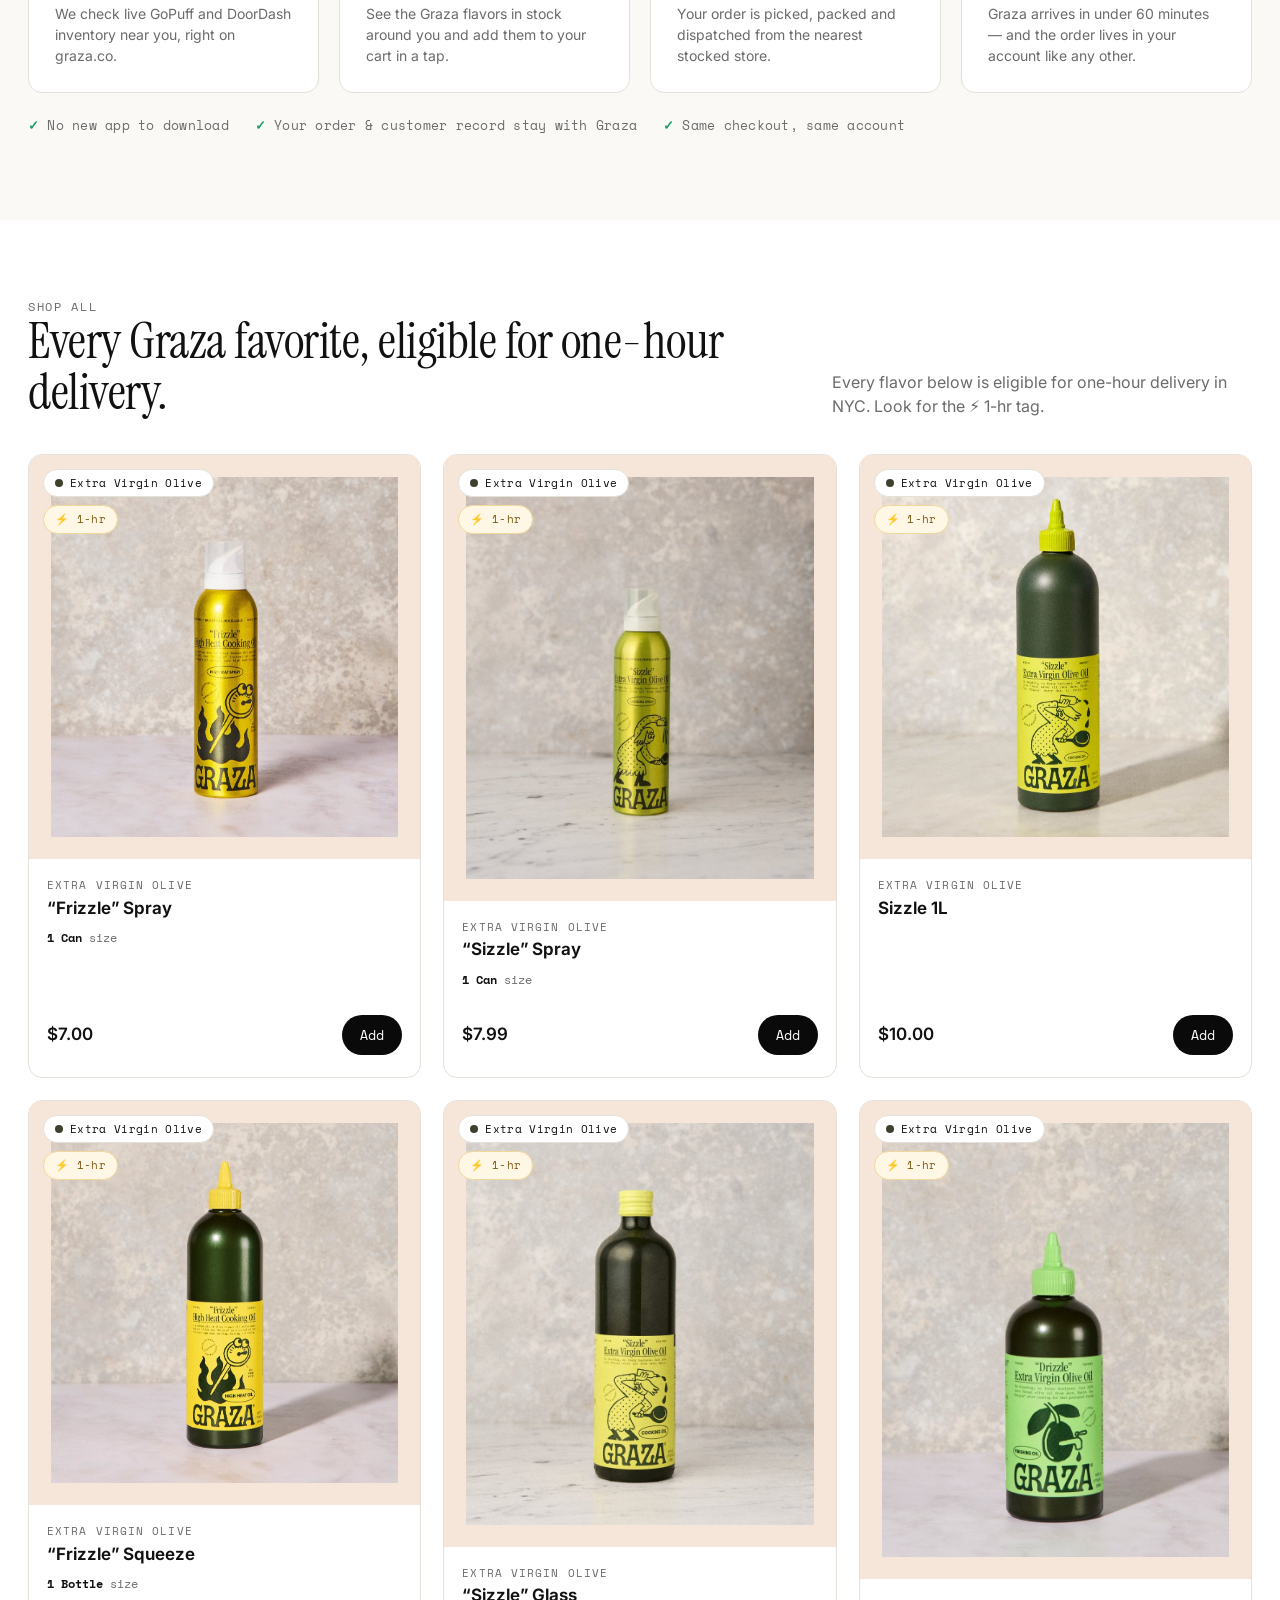
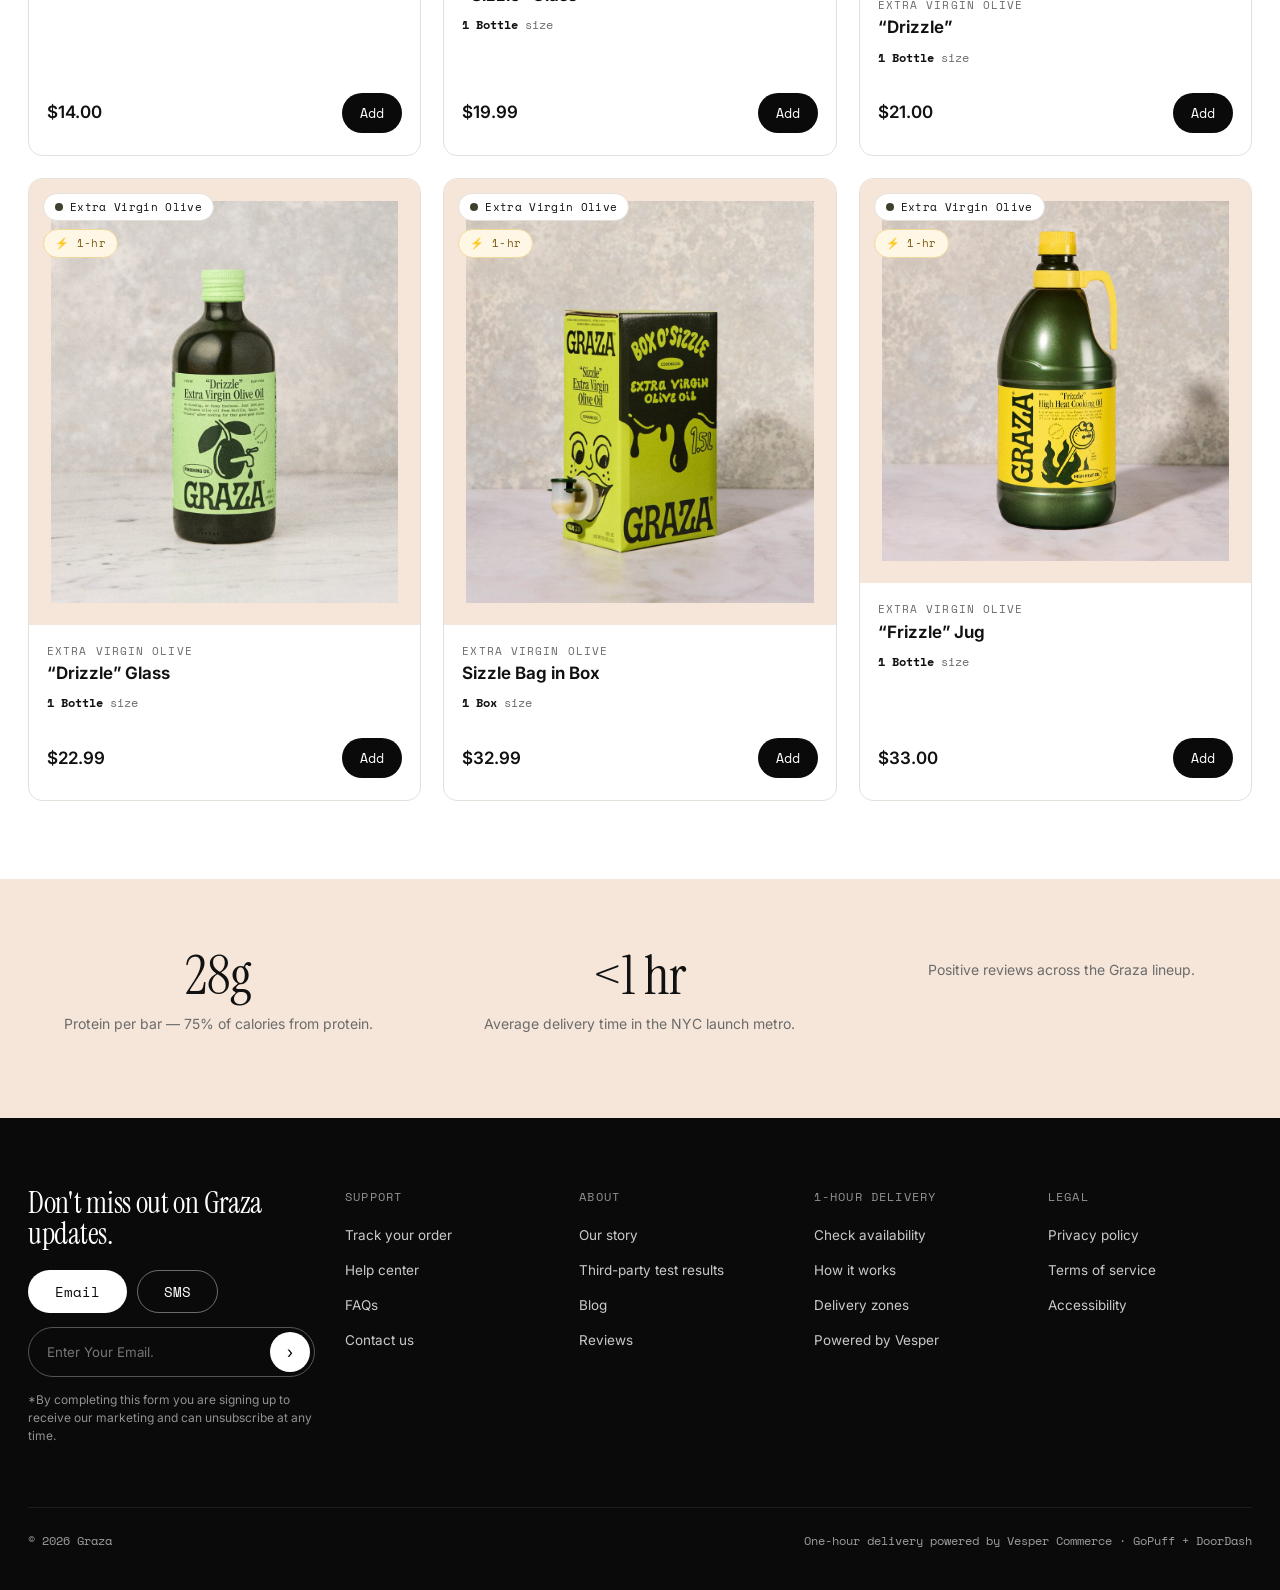
==== commit 1cfc3474: "Add hero image Sourced from the brand's own site where a usable lifestyle/product photograph exists," ====
--- a/index.html
+++ b/index.html
@@ -36,7 +36,7 @@
 
 <!-- Hero -->
 <section class="hero">
-  <div class="hero-media" style="background:linear-gradient(120deg,#3c422e 0%,#1b1d14 62%,#0d0d0d 100%)"></div>
+  <div class="hero-media" style="background-image:linear-gradient(105deg,rgba(10,12,20,.84) 0%,rgba(10,12,20,.58) 46%,rgba(10,12,20,.34) 100%),url('assets/hero.jpg');background-size:cover;background-position:center"></div>
   <div class="wrap hero-inner">
     <div class="delivery-badge" style="margin-bottom:22px"><span class="bolt">⚡</span> One-hour delivery now live in NYC</div>
     <h1 class="serif">Good olive oil, now in an hour.</h1>
